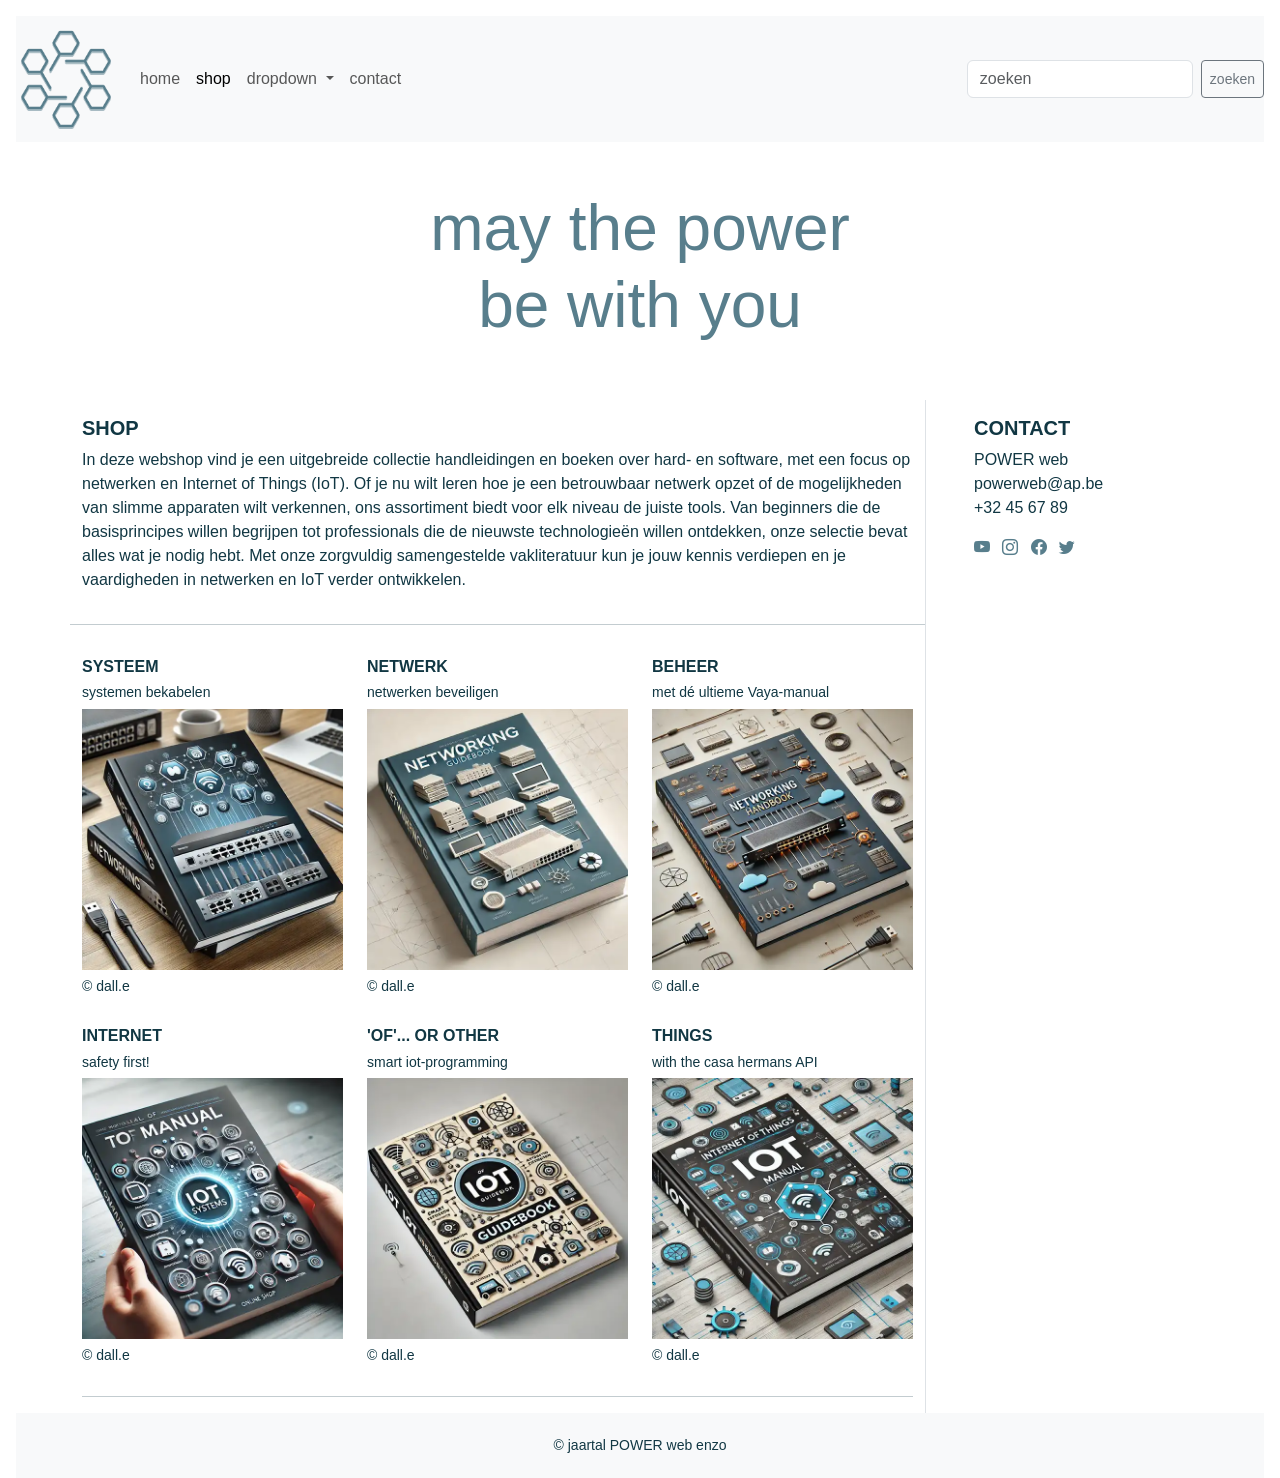
==== portofolio/contact.html @ 8deacc4c "Add files via upload" ====
<!DOCTYPE html>
<html lang="nl-BE">

<head>
  <meta charset="UTF-8">
  <meta name="viewport" content="width=device-width, initial-scale=1.0">
  <title>shop</title>
  <!-- resetten van browsers -->
  <link rel="stylesheet" href="css/reset.css">
  <!-- Bootstrap CSS -->
  <link href="https://cdn.jsdelivr.net/npm/bootstrap@5.3.3/dist/css/bootstrap.min.css" rel="stylesheet"
    integrity="sha384-QWTKZyjpPEjISv5WaRU9OFeRpok6YctnYmDr5pNlyT2bRjXh0JMhjY6hW+ALEwIH" crossorigin="anonymous">
  <!-- Bootstrap CSS icons: https://icons.getbootstrap.com/#usage -->
  <link rel="stylesheet" href="https://cdn.jsdelivr.net/npm/bootstrap-icons@1.11.3/font/bootstrap-icons.min.css">
  <!-- JavaScript: Bootstrap Bundle with Popper -->
  <script src="https://cdn.jsdelivr.net/npm/bootstrap@5.3.3/dist/js/bootstrap.bundle.min.js"
    integrity="sha384-YvpcrYf0tY3lHB60NNkmXc5s9fDVZLESaAA55NDzOxhy9GkcIdslK1eN7N6jIeHz" crossorigin="anonymous" defer>
    </script>
  <!-- eigen geschreven css voor jouw html-bestand -->
  <link rel="stylesheet" href="css/style.css">
</head>

<body class="p-3 m-0 border-0 bd-example">
  <nav class="navbar navbar-expand-md bg-light container-fluid">
    <a class="navbar-brand" href="#"><img src="assets/images/logo.png" alt="POWER web" width="100" height="100">
    </a>
    <button class="navbar-toggler" type="button" data-bs-toggle="collapse" data-bs-target="#navbarSupportedContent"
      aria-controls="navbarSupportedContent" aria-expanded="false" aria-label="Toggle navigation">
      <span class="navbar-toggler-icon"></span>
    </button>
    <div class="collapse navbar-collapse" id="navbarSupportedContent">
      <ul class="navbar-nav me-auto mb-2 mb-lg-0">
        <li class="nav-item">
          <a class="nav-link" href="#">home</a>
        </li>
        <li class="nav-item">
          <a class="nav-link active" aria-current="page" href=" #">shop</a>
        </li>
        <li class="nav-item dropdown">
          <a class="nav-link dropdown-toggle" href="#" role="button" data-bs-toggle="dropdown" aria-expanded="false">
            dropdown
          </a>
          <ul class="dropdown-menu">
            <li><a class="dropdown-item" href="#">subpagina 1</a></li>
            <li><a class="dropdown-item" href="#">subpagina 2</a></li>
            <li><a class="dropdown-item" href="#">subpagina 3</a></li>
          </ul>
        </li>
        <li class="nav-item">
          <a class="nav-link" href="contact.html">contact</a>
        </li>
      </ul>
      <form class="d-flex" role="search">
        <input class="form-control me-2" type="search" placeholder="zoeken" aria-label="Search">
        <button class="btn btn-sm btn-outline-secondary" type="submit">zoeken</button>
      </form>
    </div>
  </nav>

  <header class="row m-5">
    <h1 class="col display-3 blauwgrijs text-center">may the power<br>be with you</h1>
  </header>

  <div class="container">
    <div class="row">
      <main class="col-md-9">
        <section id="shopintro" class="row">
          <article class="col-12 mb-3">
            <h2 class="text-uppercase fs-5 fw-bolder pt-3">shop</h2>
            <p>In deze webshop vind je een uitgebreide collectie handleidingen en boeken over hard- en software, met een
              focus op netwerken en Internet of Things (IoT). Of je nu wilt leren hoe je een betrouwbaar netwerk opzet
              of de mogelijkheden van slimme apparaten wilt verkennen, ons assortiment biedt voor elk niveau de juiste
              tools. Van beginners die de basisprincipes willen begrijpen tot professionals die de nieuwste
              technologieën willen ontdekken, onze selectie bevat alles wat je nodig hebt. Met onze zorgvuldig
              samengestelde vakliteratuur kun je jouw kennis verdiepen en je vaardigheden in netwerken en IoT verder
              ontwikkelen.</p>
          </article>
          <hr>

          <article class="shop-item col-12 col-sm-6 col-md-4">
            <h2 class="text-uppercase fs-6 fw-bolder pt-3">systeem</h2>
            <p class="h6 small">systemen bekabelen</p>
            <a href="#" rel="noopener">
              <figure>
                <img src="assets/images/boek-snb-1.webp" class="img-fluid" alt="foto van systeem"
                  title="systemen bekabelen">
                <figcaption class="h6 small mt-2">&copy; dall.e</figcaption>
              </figure>
            </a>
          </article>
          <article class="shop-item col-12 col-sm-6 col-md-4">
            <h2 class="text-uppercase fs-6 fw-bolder pt-3">netwerk</h2>
            <p class="h6 small">netwerken beveiligen</p>
            <a href="#" rel="noopener">
              <figure><img src="assets/images/boek-snb-2.webp" class="img-fluid" alt="foto van netwerk"
                  title="netwerken beveiligen">
                <figcaption class="h6 small mt-2">&copy; dall.e</figcaption>
              </figure>
            </a>
          </article>
          <article class="shop-item col-12 col-sm-6 col-md-4">
            <h2 class="text-uppercase fs-6 fw-bolder pt-3">beheer</h2>
            <p class="h6 small">met dé ultieme Vaya-manual</p>
            <a href="#" rel="noopener">
              <figure><img src="assets/images/boek-snb-3.webp" class="img-fluid" alt="foto van beheer"
                  title="dé ultieme Vaya-manual">
                <figcaption class="h6 small mt-2">&copy; dall.e</figcaption>
              </figure>
            </a>
          </article>
          <article class="shop-item col-12 col-sm-6 col-md-4">
            <h2 class="text-uppercase fs-6 fw-bolder pt-3">internet</h2>
            <p class="h6 small">safety first!</p>
            <a href="#" rel="noopener">
              <figure><img src="assets/images/boek-iot-1.webp" class="img-fluid" alt="foto van internet"
                  title="safety first!">
                <figcaption class="h6 small mt-2">&copy; dall.e</figcaption>
              </figure>
            </a>
          </article>
          <article class="shop-item col-12 col-sm-6 col-md-4">
            <h2 class="text-uppercase fs-6 fw-bolder pt-3">'of'... or other</h2>
            <p class="h6 small">smart iot-programming</p>
            <a href="#" rel="noopener">
              <figure><img src="assets/images/boek-iot-2.webp" class="img-fluid" alt="foto van iot boek"
                  title="smart iot-programming">
                <figcaption class="h6 small mt-2">&copy; dall.e</figcaption>
              </figure>
            </a>
          </article>
          <article class="shop-item col-12 col-sm-6 col-md-4">
            <h2 class="text-uppercase fs-6 fw-bolder pt-3">things</h2>
            <p class="h6 small">with the casa hermans API</p>
            <a href="#" rel="noopener">
              <figure><img src="assets/images/boek-iot-3.webp" class="img-fluid" alt="foto van things"
                  title="the casa hermans API">
                <figcaption class="h6 small mt-2">&copy; dall.e</figcaption>
              </figure>
            </a>
          </article>
        </section>
        <hr>
      </main>

      <aside class="col-md-3 border-start ps-5">
        <h2 class="text-uppercase fs-5 fw-bolder pt-3">contact</h2>
        <p>POWER web<br>
          <a href="mailto:powerweb@ap.be">powerweb@ap.be</a><br>
          +32 45 67 89
        </p>
        <ul class="list-inline socials">
          <li class="list-inline-item">
            <a href="https://www.youtube.com" target="_blank">
              <i class="bi bi-youtube blauwgrijs fs-6"></i>
            </a>
          </li>
          <li class="list-inline-item">
            <a href="https://www.instagram.com" target="_blank">
              <i class="bi bi-instagram blauwgrijs fs-6"></i>
            </a>
          </li>
          <li class="list-inline-item">
            <a href="https://www.facebook.com" target="_blank">
              <i class="bi bi-facebook blauwgrijs fs-6"></i>
            </a>
          </li>
          <li class="list-inline-item">
            <a href="https://twitter.com/" target="_blank">
              <i class="bi bi-twitter blauwgrijs fs-6"></i>
            </a>
          </li>
        </ul>
      </aside>
    </div>
  </div>
  <footer class="container-fluid bg-light text-center h6 small p-4">&copy; jaartal POWER web enzo</footer>
</body>

</html>
---- portofolio/css/style.css ----
html,
body {
  box-sizing: border-box;
  background-color: #fff;
  margin: 0;
  padding: 0;
  font-family: Arial, Helvetica, sans-serif;
  color: #113743;
  height: 100%;
  width: 100%;
}

a,
a:hover {
  text-decoration: none;
  color: #587e8c;
}

.blauwgrijs {
  color: #587e8c;
}

span {
  color: red;
}

.btn-primary {
  --bs-btn-color: #fff;
  --bs-btn-bg: #587e8c;
  --bs-btn-border-color: #587e8c;
  --bs-btn-hover-color: #fff;
  --bs-btn-hover-bg: #113743;
  --bs-btn-hover-border-color: #113743;
  --bs-btn-focus-shadow-rgb: 49, 132, 253;
  --bs-btn-active-color: #fff;
  --bs-btn-active-bg: #113743;
  --bs-btn-active-border-color: #113743;
  --bs-btn-active-shadow: inset 0 3px 5px rgba(0, 0, 0, 0.125);
  --bs-btn-disabled-color: #fff;
  --bs-btn-disabled-bg: #587e8c;
  --bs-btn-disabled-border-color: #587e8c
}
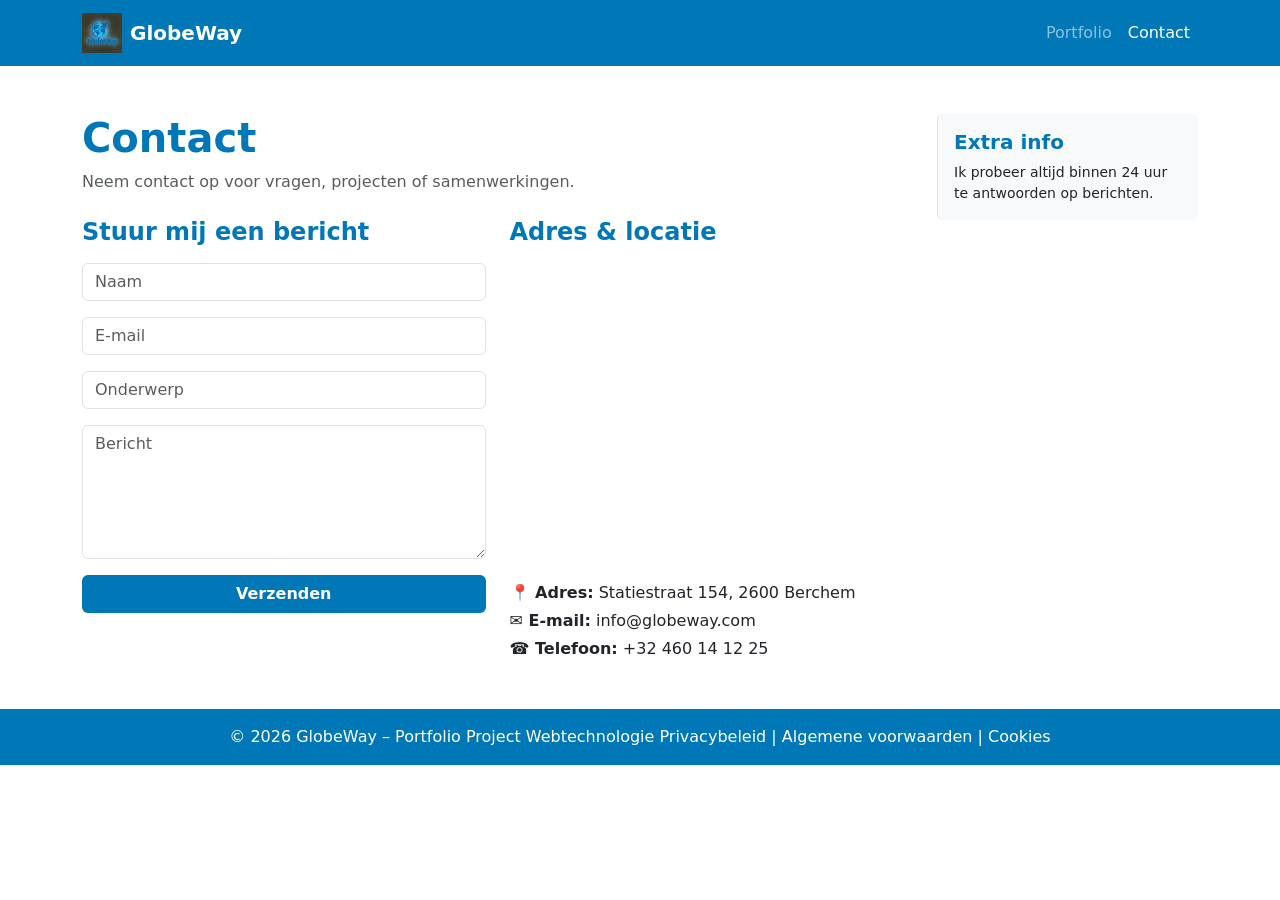
==== commit ffa37133: "Add files via upload" ====
--- a/portofolio/contact.html
+++ b/portofolio/contact.html
@@ -1,179 +1,152 @@
-<!DOCTYPE html>
-<html lang="nl-BE">
+<!doctype html>
+<html lang="nl">
+  <head>
+    <meta charset="UTF-8" />
+    <meta name="viewport" content="width=device-width, initial-scale=1.0" />
+    <title>GlobeWay</title>
+    <link rel="stylesheet" href="css/reset.css" />
+    <link
+      href="https://cdn.jsdelivr.net/npm/bootstrap@5.3.3/dist/css/bootstrap.min.css"
+      rel="stylesheet"
+      integrity="sha384-QWTKZyjpPEjISv5WaRU9OFeRpok6YctnYmDr5pNlyT2bRjXh0JMhjY6hW+ALEwIH"
+      crossorigin="anonymous"
+    />
+    <link
+      rel="stylesheet"
+      href="https://cdn.jsdelivr.net/npm/bootstrap-icons@1.11.3/font/bootstrap-icons.min.css"
+    />
+    <script
+      src="https://cdn.jsdelivr.net/npm/bootstrap@5.3.3/dist/js/bootstrap.bundle.min.js"
+      integrity="sha384-YvpcrYf0tY3lHB60NNkmXc5s9fDVZLESaAA55NDzOxhy9GkcIdslK1eN7N6jIeHz"
+      crossorigin="anonymous"
+      defer
+    ></script>
+    <link rel="stylesheet" href="css/style.css" />
+  </head>
 
-<head>
-  <meta charset="UTF-8">
-  <meta name="viewport" content="width=device-width, initial-scale=1.0">
-  <title>shop</title>
-  <!-- resetten van browsers -->
-  <link rel="stylesheet" href="css/reset.css">
-  <!-- Bootstrap CSS -->
-  <link href="https://cdn.jsdelivr.net/npm/bootstrap@5.3.3/dist/css/bootstrap.min.css" rel="stylesheet"
-    integrity="sha384-QWTKZyjpPEjISv5WaRU9OFeRpok6YctnYmDr5pNlyT2bRjXh0JMhjY6hW+ALEwIH" crossorigin="anonymous">
-  <!-- Bootstrap CSS icons: https://icons.getbootstrap.com/#usage -->
-  <link rel="stylesheet" href="https://cdn.jsdelivr.net/npm/bootstrap-icons@1.11.3/font/bootstrap-icons.min.css">
-  <!-- JavaScript: Bootstrap Bundle with Popper -->
-  <script src="https://cdn.jsdelivr.net/npm/bootstrap@5.3.3/dist/js/bootstrap.bundle.min.js"
-    integrity="sha384-YvpcrYf0tY3lHB60NNkmXc5s9fDVZLESaAA55NDzOxhy9GkcIdslK1eN7N6jIeHz" crossorigin="anonymous" defer>
-    </script>
-  <!-- eigen geschreven css voor jouw html-bestand -->
-  <link rel="stylesheet" href="css/style.css">
-</head>
+  <body>
+    <nav class="navbar navbar-expand-lg navbar-dark bg-primary-blue">
+      <div class="container">
+        <a class="navbar-brand d-flex align-items-center" href="index.html">
+          <img src="assets/images/logo.png" height="40" class="me-2" />
+          <strong>GlobeWay</strong>
+        </a>
 
-<body class="p-3 m-0 border-0 bd-example">
-  <nav class="navbar navbar-expand-md bg-light container-fluid">
-    <a class="navbar-brand" href="#"><img src="assets/images/logo.png" alt="POWER web" width="100" height="100">
-    </a>
-    <button class="navbar-toggler" type="button" data-bs-toggle="collapse" data-bs-target="#navbarSupportedContent"
-      aria-controls="navbarSupportedContent" aria-expanded="false" aria-label="Toggle navigation">
-      <span class="navbar-toggler-icon"></span>
-    </button>
-    <div class="collapse navbar-collapse" id="navbarSupportedContent">
-      <ul class="navbar-nav me-auto mb-2 mb-lg-0">
-        <li class="nav-item">
-          <a class="nav-link" href="#">home</a>
-        </li>
-        <li class="nav-item">
-          <a class="nav-link active" aria-current="page" href=" #">shop</a>
-        </li>
-        <li class="nav-item dropdown">
-          <a class="nav-link dropdown-toggle" href="#" role="button" data-bs-toggle="dropdown" aria-expanded="false">
-            dropdown
-          </a>
-          <ul class="dropdown-menu">
-            <li><a class="dropdown-item" href="#">subpagina 1</a></li>
-            <li><a class="dropdown-item" href="#">subpagina 2</a></li>
-            <li><a class="dropdown-item" href="#">subpagina 3</a></li>
+        <button
+          class="navbar-toggler border-0"
+          type="button"
+          data-bs-toggle="collapse"
+          data-bs-target="#navMenu"
+        >
+          <span class="navbar-toggler-icon"></span>
+        </button>
+
+        <div class="collapse navbar-collapse justify-content-end" id="navMenu">
+          <ul class="navbar-nav">
+            <li class="nav-item">
+              <a class="nav-link" href="portfolio.html">Portfolio</a>
+            </li>
+
+            <li class="nav-item">
+              <a class="nav-link active" href="contact.html">Contact</a>
+            </li>
           </ul>
-        </li>
-        <li class="nav-item">
-          <a class="nav-link" href="contact.html">contact</a>
-        </li>
-      </ul>
-      <form class="d-flex" role="search">
-        <input class="form-control me-2" type="search" placeholder="zoeken" aria-label="Search">
-        <button class="btn btn-sm btn-outline-secondary" type="submit">zoeken</button>
-      </form>
-    </div>
-  </nav>
+        </div>
+      </div>
+    </nav>
 
-  <header class="row m-5">
-    <h1 class="col display-3 blauwgrijs text-center">may the power<br>be with you</h1>
-  </header>
+    <main class="container my-5">
+      <div class="row g-4">
+        <div class="col-lg-9">
+          <section class="mb-4">
+            <h1 class="text-primary-blue fw-bold">Contact</h1>
+            <p class="text-muted">
+              Neem contact op voor vragen, projecten of samenwerkingen.
+            </p>
+          </section>
 
-  <div class="container">
-    <div class="row">
-      <main class="col-md-9">
-        <section id="shopintro" class="row">
-          <article class="col-12 mb-3">
-            <h2 class="text-uppercase fs-5 fw-bolder pt-3">shop</h2>
-            <p>In deze webshop vind je een uitgebreide collectie handleidingen en boeken over hard- en software, met een
-              focus op netwerken en Internet of Things (IoT). Of je nu wilt leren hoe je een betrouwbaar netwerk opzet
-              of de mogelijkheden van slimme apparaten wilt verkennen, ons assortiment biedt voor elk niveau de juiste
-              tools. Van beginners die de basisprincipes willen begrijpen tot professionals die de nieuwste
-              technologieën willen ontdekken, onze selectie bevat alles wat je nodig hebt. Met onze zorgvuldig
-              samengestelde vakliteratuur kun je jouw kennis verdiepen en je vaardigheden in netwerken en IoT verder
-              ontwikkelen.</p>
-          </article>
-          <hr>
+          <section class="row g-4">
+            <!-- FORMULIER -->
+            <div class="col-md-6">
+              <h4 class="fw-bold text-primary-blue mb-3">
+                Stuur mij een bericht
+              </h4>
 
-          <article class="shop-item col-12 col-sm-6 col-md-4">
-            <h2 class="text-uppercase fs-6 fw-bolder pt-3">systeem</h2>
-            <p class="h6 small">systemen bekabelen</p>
-            <a href="#" rel="noopener">
-              <figure>
-                <img src="assets/images/boek-snb-1.webp" class="img-fluid" alt="foto van systeem"
-                  title="systemen bekabelen">
-                <figcaption class="h6 small mt-2">&copy; dall.e</figcaption>
-              </figure>
-            </a>
-          </article>
-          <article class="shop-item col-12 col-sm-6 col-md-4">
-            <h2 class="text-uppercase fs-6 fw-bolder pt-3">netwerk</h2>
-            <p class="h6 small">netwerken beveiligen</p>
-            <a href="#" rel="noopener">
-              <figure><img src="assets/images/boek-snb-2.webp" class="img-fluid" alt="foto van netwerk"
-                  title="netwerken beveiligen">
-                <figcaption class="h6 small mt-2">&copy; dall.e</figcaption>
-              </figure>
-            </a>
-          </article>
-          <article class="shop-item col-12 col-sm-6 col-md-4">
-            <h2 class="text-uppercase fs-6 fw-bolder pt-3">beheer</h2>
-            <p class="h6 small">met dé ultieme Vaya-manual</p>
-            <a href="#" rel="noopener">
-              <figure><img src="assets/images/boek-snb-3.webp" class="img-fluid" alt="foto van beheer"
-                  title="dé ultieme Vaya-manual">
-                <figcaption class="h6 small mt-2">&copy; dall.e</figcaption>
-              </figure>
-            </a>
-          </article>
-          <article class="shop-item col-12 col-sm-6 col-md-4">
-            <h2 class="text-uppercase fs-6 fw-bolder pt-3">internet</h2>
-            <p class="h6 small">safety first!</p>
-            <a href="#" rel="noopener">
-              <figure><img src="assets/images/boek-iot-1.webp" class="img-fluid" alt="foto van internet"
-                  title="safety first!">
-                <figcaption class="h6 small mt-2">&copy; dall.e</figcaption>
-              </figure>
-            </a>
-          </article>
-          <article class="shop-item col-12 col-sm-6 col-md-4">
-            <h2 class="text-uppercase fs-6 fw-bolder pt-3">'of'... or other</h2>
-            <p class="h6 small">smart iot-programming</p>
-            <a href="#" rel="noopener">
-              <figure><img src="assets/images/boek-iot-2.webp" class="img-fluid" alt="foto van iot boek"
-                  title="smart iot-programming">
-                <figcaption class="h6 small mt-2">&copy; dall.e</figcaption>
-              </figure>
-            </a>
-          </article>
-          <article class="shop-item col-12 col-sm-6 col-md-4">
-            <h2 class="text-uppercase fs-6 fw-bolder pt-3">things</h2>
-            <p class="h6 small">with the casa hermans API</p>
-            <a href="#" rel="noopener">
-              <figure><img src="assets/images/boek-iot-3.webp" class="img-fluid" alt="foto van things"
-                  title="the casa hermans API">
-                <figcaption class="h6 small mt-2">&copy; dall.e</figcaption>
-              </figure>
-            </a>
-          </article>
-        </section>
-        <hr>
-      </main>
+              <form class="row g-3">
+                <div class="col-12">
+                  <input type="text" class="form-control" placeholder="Naam" />
+                </div>
 
-      <aside class="col-md-3 border-start ps-5">
-        <h2 class="text-uppercase fs-5 fw-bolder pt-3">contact</h2>
-        <p>POWER web<br>
-          <a href="mailto:powerweb@ap.be">powerweb@ap.be</a><br>
-          +32 45 67 89
-        </p>
-        <ul class="list-inline socials">
-          <li class="list-inline-item">
-            <a href="https://www.youtube.com" target="_blank">
-              <i class="bi bi-youtube blauwgrijs fs-6"></i>
-            </a>
-          </li>
-          <li class="list-inline-item">
-            <a href="https://www.instagram.com" target="_blank">
-              <i class="bi bi-instagram blauwgrijs fs-6"></i>
-            </a>
-          </li>
-          <li class="list-inline-item">
-            <a href="https://www.facebook.com" target="_blank">
-              <i class="bi bi-facebook blauwgrijs fs-6"></i>
-            </a>
-          </li>
-          <li class="list-inline-item">
-            <a href="https://twitter.com/" target="_blank">
-              <i class="bi bi-twitter blauwgrijs fs-6"></i>
-            </a>
-          </li>
-        </ul>
-      </aside>
-    </div>
-  </div>
-  <footer class="container-fluid bg-light text-center h6 small p-4">&copy; jaartal POWER web enzo</footer>
-</body>
+                <div class="col-12">
+                  <input
+                    type="email"
+                    class="form-control"
+                    placeholder="E‑mail"
+                  />
+                </div>
 
-</html>+                <div class="col-12">
+                  <input
+                    type="text"
+                    class="form-control"
+                    placeholder="Onderwerp"
+                  />
+                </div>
+
+                <div class="col-12">
+                  <textarea
+                    class="form-control"
+                    rows="5"
+                    placeholder="Bericht"
+                  ></textarea>
+                </div>
+
+                <div class="col-12 d-grid">
+                  <button class="btn btn-primary-blue fw-bold">
+                    Verzenden
+                  </button>
+                </div>
+              </form>
+            </div>
+
+            <div class="col-md-6">
+              <h4 class="fw-bold text-primary-blue mb-3">Adres & locatie</h4>
+
+              <div class="ratio ratio-4x3 mb-3">
+                <iframe
+                  src="https://www.google.com/maps?q=Statiestraat+154+Berchem&output=embed"
+                  style="border: 0"
+                  allowfullscreen
+                  loading="lazy"
+                >
+                </iframe>
+              </div>
+
+              <p class="mb-1">
+                <strong>📍 Adres:</strong> Statiestraat 154, 2600 Berchem
+              </p>
+              <p class="mb-1"><strong>✉️ E‑mail:</strong> info@globeway.com</p>
+              <p class="mb-0"><strong>☎️ Telefoon:</strong> +32 460 14 12 25</p>
+            </div>
+          </section>
+        </div>
+
+        <aside class="col-lg-3">
+          <div class="p-3 bg-light border-start border-primary-blue rounded">
+            <h5 class="fw-bold text-primary-blue">Extra info</h5>
+            <p class="small mb-0">
+              Ik probeer altijd binnen 24 uur te antwoorden op berichten.
+            </p>
+          </div>
+        </aside>
+      </div>
+    </main>
+
+    <footer class="bg-primary-blue text-white text-center py-3 mt-4">
+      © 2026 GlobeWay – Portfolio Project Webtechnologie Privacybeleid |
+      Algemene voorwaarden | Cookies
+    </footer>
+
+    <script src="https://cdn.jsdelivr.net/npm/bootstrap@5.3.3/dist/js/bootstrap.bundle.min.js"></script>
+  </body>
+</html>
--- a/portofolio/css/style.css
+++ b/portofolio/css/style.css
@@ -1,42 +1,27 @@
-html,
-body {
-  box-sizing: border-box;
-  background-color: #fff;
-  margin: 0;
-  padding: 0;
-  font-family: Arial, Helvetica, sans-serif;
-  color: #113743;
-  height: 100%;
-  width: 100%;
+/* variable gebruiken voor kleuren doorheen de website */
+.bg-primary-blue {
+  background-color: #0077b6;
 }
 
-a,
-a:hover {
-  text-decoration: none;
-  color: #587e8c;
+.text-primary-blue {
+  color: #0077b6;
 }
 
-.blauwgrijs {
-  color: #587e8c;
+.btn-primary-blue {
+  background-color: #0077b6;
+  color: white;
 }
 
-span {
-  color: red;
+.btn-accent {
+  background-color: #00b4d8;
+  color: white;
 }
 
-.btn-primary {
-  --bs-btn-color: #fff;
-  --bs-btn-bg: #587e8c;
-  --bs-btn-border-color: #587e8c;
-  --bs-btn-hover-color: #fff;
-  --bs-btn-hover-bg: #113743;
-  --bs-btn-hover-border-color: #113743;
-  --bs-btn-focus-shadow-rgb: 49, 132, 253;
-  --bs-btn-active-color: #fff;
-  --bs-btn-active-bg: #113743;
-  --bs-btn-active-border-color: #113743;
-  --bs-btn-active-shadow: inset 0 3px 5px rgba(0, 0, 0, 0.125);
-  --bs-btn-disabled-color: #fff;
-  --bs-btn-disabled-bg: #587e8c;
-  --bs-btn-disabled-border-color: #587e8c
+.btn-accent:hover {
+  background-color: #0077b6;
+}
+
+.hero-img {
+  height: 420px;
+  object-fit: cover;
 }
